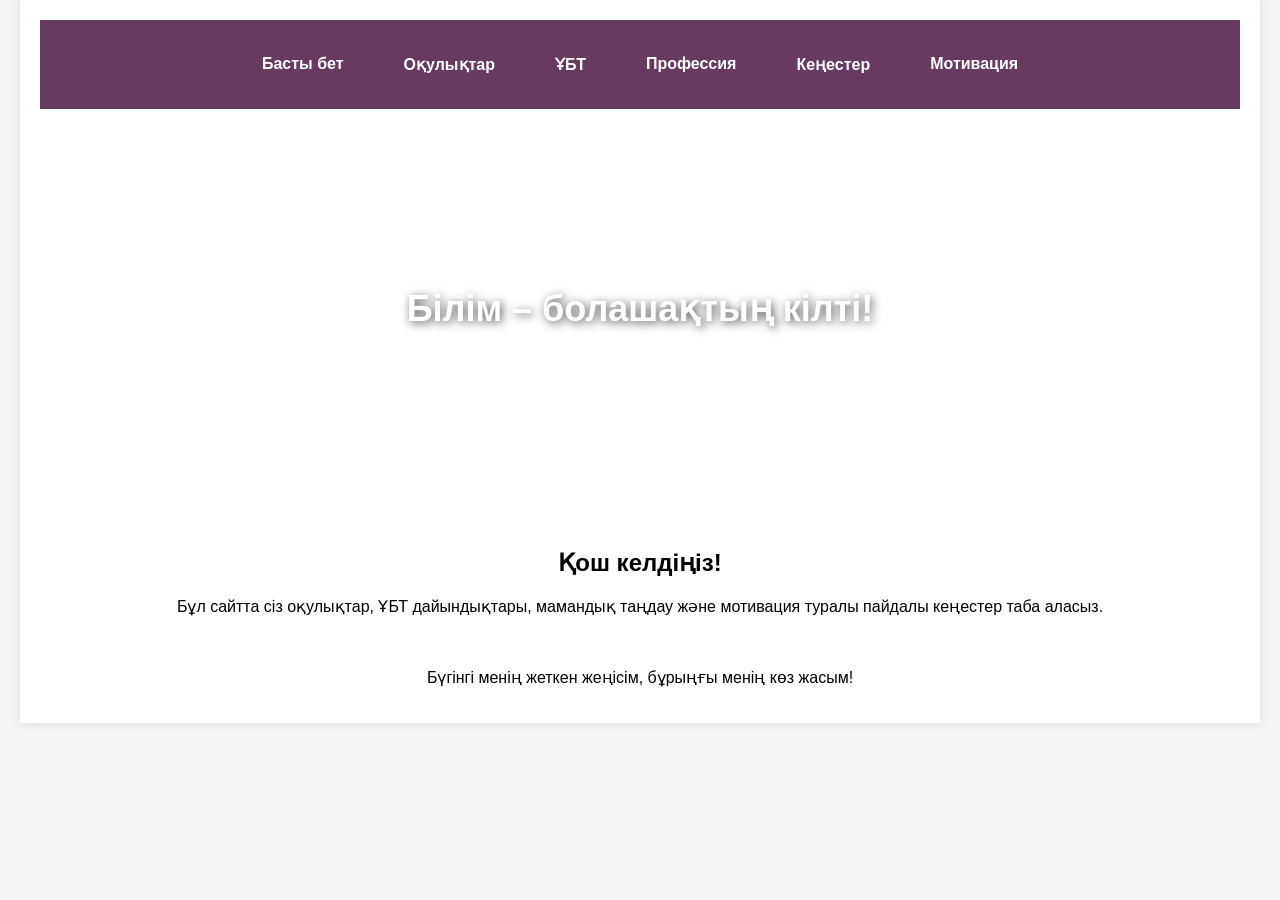
==== bilimgo.html @ a2addfb3 "Add files via upload" ====
<!DOCTYPE html>
<html lang="kk">
<head>
    <meta charset="UTF-8">
    <meta name="viewport" content="width=device-width, initial-scale=1.0">
    <title>Менің сайтым</title>
    <link rel="stylesheet" href="style.css">
    <style>
        body {
            font-family: Arial, sans-serif;
            margin: 0;
            padding: 0;
            background-color: #f4f4f4;
            display: flex;
            flex-direction: column;
            align-items: center;
        }

        .container {
            max-width: 1200px;
            width: 100%;
            background: #fff;
            padding: 20px;
            box-shadow: 0 0 10px rgba(0, 0, 0, 0.1);
            text-align: center;
        }

        .menu {
            background: #693a5f;
            display: flex;
            justify-content: center;
            padding: 10px 0;
        }

        .menu ul {
            list-style: none;
            padding: 0;
            margin: 0;
            display: flex;
        }

        .menu ul li {
            position: relative;
            padding: 15px 20px;
        }

        .menu ul li a {
            color: white;
            text-decoration: none;
            font-weight: bold;
            padding: 10px;
            display: block;
        }

        .menu ul li a:hover {
            text-decoration: underline;
            background:rgba(255, 255, 255, 0.2);
            border-radius: 5px;
        }

        .banner {
            width: 100%;
            height: 400px;
            background: url('https://i.pinimg.com/736x/5a/6a/ae/5a6aaec06caccc1ec759837b53ec4c90.jpg') no-repeat center center/cover;
            display: flex;
            align-items: center;
            justify-content: center;
            color: white;
            font-size: 36px;
            font-weight: bold;
            text-shadow: 2px 2px 10px rgba(0, 0, 0, 0.7);
        }

        .content {
            display: none;
            padding: 20px;
        }
    </style>
</head>
<body>
    <div class="container">
        <nav class="menu">
            <ul>
                <li><a href="#" onclick="showContent('home')">Басты бет</a></li>
                <li><a href="https://okulyk.kz/">Оқулықтар</a></li>
                <li><a href="#">ҰБТ</a></li>
                <li><a href="#">Профессия</a></li>
                <li><a href="#">Кеңестер</a></li>
                <li><a href="#">Мотивация</a></li>
            </ul>
        </nav>

        <div class="banner">Білім – болашақтың кілті!</div>

        <section id="home" class="content" style="display: block;">
            <h1>Қош келдіңіз!</h1>
            <p>Бұл сайтта сіз оқулықтар, ҰБТ дайындықтары, мамандық таңдау және мотивация туралы пайдалы кеңестер таба аласыз.</p>
        </section>
        <footer class="quote-block">
            <p>Бүгінгі менің жеткен жеңісім, бұрыңғы менің көз жасым!</p>
        </footer>
    </div>

    <script>
        function showContent(sectionId) {
            document.querySelectorAll('.content').forEach(section => {
                section.style.display = 'none';
            });
            document.getElementById(sectionId).style.display = 'block';
        }
    </script>
</body>
</html>
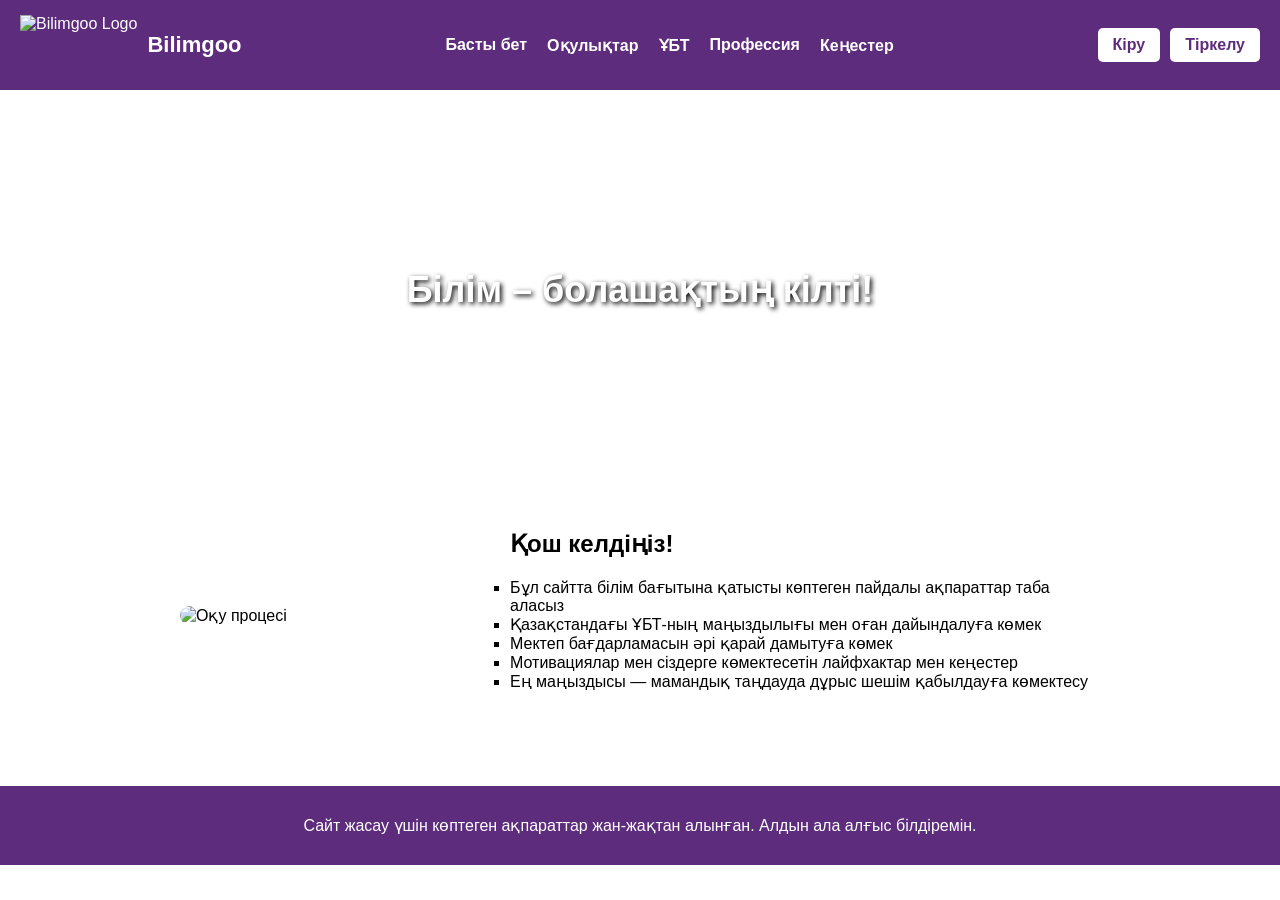
==== commit 411f7669: "Add files via upload" ====
--- a/bilimgo.html
+++ b/bilimgo.html
@@ -1,113 +1,279 @@
 <!DOCTYPE html>
 <html lang="kk">
 <head>
-    <meta charset="UTF-8">
-    <meta name="viewport" content="width=device-width, initial-scale=1.0">
-    <title>Менің сайтым</title>
-    <link rel="stylesheet" href="style.css">
-    <style>
-        body {
-            font-family: Arial, sans-serif;
-            margin: 0;
-            padding: 0;
-            background-color: #f4f4f4;
-            display: flex;
-            flex-direction: column;
-            align-items: center;
-        }
-
-        .container {
-            max-width: 1200px;
-            width: 100%;
-            background: #fff;
-            padding: 20px;
-            box-shadow: 0 0 10px rgba(0, 0, 0, 0.1);
-            text-align: center;
-        }
-
-        .menu {
-            background: #693a5f;
-            display: flex;
-            justify-content: center;
-            padding: 10px 0;
-        }
-
-        .menu ul {
-            list-style: none;
-            padding: 0;
-            margin: 0;
-            display: flex;
-        }
-
-        .menu ul li {
-            position: relative;
-            padding: 15px 20px;
-        }
-
-        .menu ul li a {
-            color: white;
-            text-decoration: none;
-            font-weight: bold;
-            padding: 10px;
-            display: block;
-        }
-
-        .menu ul li a:hover {
-            text-decoration: underline;
-            background:rgba(255, 255, 255, 0.2);
-            border-radius: 5px;
-        }
-
-        .banner {
-            width: 100%;
-            height: 400px;
-            background: url('https://i.pinimg.com/736x/5a/6a/ae/5a6aaec06caccc1ec759837b53ec4c90.jpg') no-repeat center center/cover;
-            display: flex;
-            align-items: center;
-            justify-content: center;
-            color: white;
-            font-size: 36px;
-            font-weight: bold;
-            text-shadow: 2px 2px 10px rgba(0, 0, 0, 0.7);
-        }
-
-        .content {
-            display: none;
-            padding: 20px;
-        }
-    </style>
+  <meta charset="UTF-8" />
+  <meta name="viewport" content="width=device-width, initial-scale=1.0" />
+  <title>Bilimgoo</title>
+  <style>
+  @keyframes fadeIn {
+    from { opacity: 0; }
+    to { opacity: 1; }
+  }
+
+  @keyframes slideUp {
+    from { transform: translateY(30px); opacity: 0; }
+    to { transform: translateY(0); opacity: 1; }
+  }
+
+  .banner {
+    animation: fadeIn 3s ease-in-out;
+  }
+
+  .content {
+    animation: slideUp 2s ease-out;
+  }
+
+  nav ul.show li {
+    animation: fadeIn 1s ease forwards;
+  }
+
+  .auth-buttons a {
+    transition: transform 0.5s ease, background-color 0.5s ease;
+  }
+
+  .auth-buttons a:hover {
+    background-color: #e2c6f0;
+    transform: scale(1.05);
+  }
+
+  nav ul li a {
+    transition: color 0.3s ease;
+  }
+
+  nav ul li a:hover {
+    color: #ffe2ff;
+  }
+    * {
+      margin: 0;
+      padding: 0;
+      box-sizing: border-box;
+    }
+
+    body {
+      font-family: 'Segoe UI', sans-serif;
+      background-image: url('phonbil.jpeg');
+      background-size: cover;
+      background-repeat: no-repeat;
+      background-attachment: fixed;
+      background-position: center;
+    }
+
+    header {
+      background-color: #5e2c7c;
+      color: white;
+      padding: 15px 20px;
+      display: flex;
+      align-items: center;
+      justify-content: space-between;
+      position: relative;
+    }
+
+    .logo {
+      display: flex;
+      align-items: center;
+    }
+
+    .logo img {
+      height: 60px;
+      margin-right: 10px;
+    }
+
+    .logo h1 {
+      font-size: 22px;
+      font-weight: bold;
+      color: white;
+    }
+
+    nav ul {
+      list-style: none;
+      display: flex;
+      gap: 20px;
+    }
+
+    nav ul li a {
+      color: white;
+      text-decoration: none;
+      font-weight: 600;
+    }
+
+    nav ul li a:hover {
+      text-decoration: underline;
+    }
+
+    .auth-buttons {
+      display: flex;
+      gap: 10px;
+    }
+
+    .auth-buttons a {
+      background-color: white;
+      color: #5e2c7c;
+      padding: 8px 15px;
+      border-radius: 5px;
+      font-weight: bold;
+      text-decoration: none;
+    }
+
+    .auth-buttons a:hover {
+      background-color: #ddd;
+    }
+
+    /* Гамбургер батырмасы */
+    #menu-toggle {
+      display: none;
+      font-size: 28px;
+      background: none;
+      border: none;
+      color: white;
+      cursor: pointer;
+    }
+
+    @media (max-width: 768px) {
+      nav ul {
+        display: none;
+        flex-direction: column;
+        width: 100%;
+        background-color: #5e2c7c;
+        position: absolute;
+        top: 70px;
+        left: 0;
+        padding: 10px 0;
+        border-radius: 0 0 10px 10px;
+        z-index: 1000;
+      }
+
+      nav ul.show {
+        display: flex;
+      }
+
+      #menu-toggle {
+        display: block;
+      }
+
+      .auth-buttons {
+        display: none;
+      }
+    }
+
+    .banner {
+      background: url('https://cdn.pixabay.com/photo/2016/11/29/04/00/children-1869265_1280.jpg') no-repeat center center/cover;
+      height: 400px;
+      display: flex;
+      justify-content: center;
+      align-items: center;
+      color: white;
+      font-size: 36px;
+      font-weight: bold;
+      text-shadow: 2px 2px 5px #000;
+      text-align: center;
+    }
+
+    .content {
+      padding: 40px;
+      display: flex;
+      align-items: center;
+      gap: 30px;
+      background-color: rgba(255, 255, 255, 0.9);
+      max-width: 1000px;
+      margin: 0 auto;
+      border-radius: 10px;
+      flex-wrap: wrap;
+    }
+
+    .content img {
+      width: 300px;
+      border-radius: 10px;
+    }
+
+    .content-text {
+      flex: 1;
+      min-width: 250px;
+    }
+
+    .content h2 {
+      margin-bottom: 20px;
+    }
+
+    .content ul {
+      list-style-type: square;
+      text-align: left;
+      margin-bottom: 10px;
+    }
+
+    footer {
+      background-color: #5e2c7c;
+      color: white;
+      text-align: center;
+      padding: 30px;
+      margin-top: 45px;
+    }
+
+    footer a {
+      color: #f7d5ff;
+      text-decoration: none;
+    }
+
+    footer a:hover {
+      text-decoration: underline;
+    }
+  </style>
 </head>
 <body>
-    <div class="container">
-        <nav class="menu">
-            <ul>
-                <li><a href="#" onclick="showContent('home')">Басты бет</a></li>
-                <li><a href="https://okulyk.kz/">Оқулықтар</a></li>
-                <li><a href="#">ҰБТ</a></li>
-                <li><a href="#">Профессия</a></li>
-                <li><a href="#">Кеңестер</a></li>
-                <li><a href="#">Мотивация</a></li>
-            </ul>
-        </nav>
-
-        <div class="banner">Білім – болашақтың кілті!</div>
-
-        <section id="home" class="content" style="display: block;">
-            <h1>Қош келдіңіз!</h1>
-            <p>Бұл сайтта сіз оқулықтар, ҰБТ дайындықтары, мамандық таңдау және мотивация туралы пайдалы кеңестер таба аласыз.</p>
-        </section>
-        <footer class="quote-block">
-            <p>Бүгінгі менің жеткен жеңісім, бұрыңғы менің көз жасым!</p>
-        </footer>
-    </div>
-
-    <script>
-        function showContent(sectionId) {
-            document.querySelectorAll('.content').forEach(section => {
-                section.style.display = 'none';
-            });
-            document.getElementById(sectionId).style.display = 'block';
-        }
-    </script>
+
+<header>
+  <div class="logo">
+    <img src="log1.jpg" alt="Bilimgoo Logo" />
+    <h1>Bilimgoo</h1>
+  </div>
+  
+  <button id="menu-toggle" aria-label="Менюны ашу/жабу">&#9776;</button>
+
+  <nav>
+    <ul id="menu">
+      <li><a href="bilimgo.html">Басты бет</a></li>
+      <li><a href="окулыктар.html">Оқулықтар</a></li>
+      <li><a href="убт.html">ҰБТ</a></li>
+      <li><a href="#">Профессия</a></li>
+      <li><a href="#">Кеңестер</a></li>
+    </ul>
+  </nav>
+
+  <div class="auth-buttons">
+    <a href="#">Кіру</a>
+    <a href="#">Тіркелу</a>
+  </div>
+</header>
+
+<div class="banner">
+  Білім – болашақтың кілті!
+</div>
+
+<div class="content">
+  <img src="cat.jpg" alt="Оқу процесі" />
+  <div class="content-text">
+    <h2>Қош келдіңіз!</h2>
+    <ul>
+      <li>Бұл сайтта білім бағытына қатысты көптеген пайдалы ақпараттар таба аласыз</li>
+      <li>Қазақстандағы ҰБТ-ның маңыздылығы мен оған дайындалуға көмек</li>
+      <li>Мектеп бағдарламасын әрі қарай дамытуға көмек</li>
+      <li>Мотивациялар мен сіздерге көмектесетін лайфхактар мен кеңестер</li>
+      <li>Ең маңыздысы — мамандық таңдауда дұрыс шешім қабылдауға көмектесу</li>
+    </ul>
+  </div>
+</div>
+
+<footer>
+  Сайт жасау үшін көптеген ақпараттар жан-жақтан алынған. Алдын ала алғыс білдіремін.
+</footer>
+
+<script>
+  const menuToggle = document.getElementById('menu-toggle');
+  const menu = document.getElementById('menu');
+
+  menuToggle.addEventListener('click', () => {
+    menu.classList.toggle('show');
+  });
+</script>
+
 </body>
 </html>
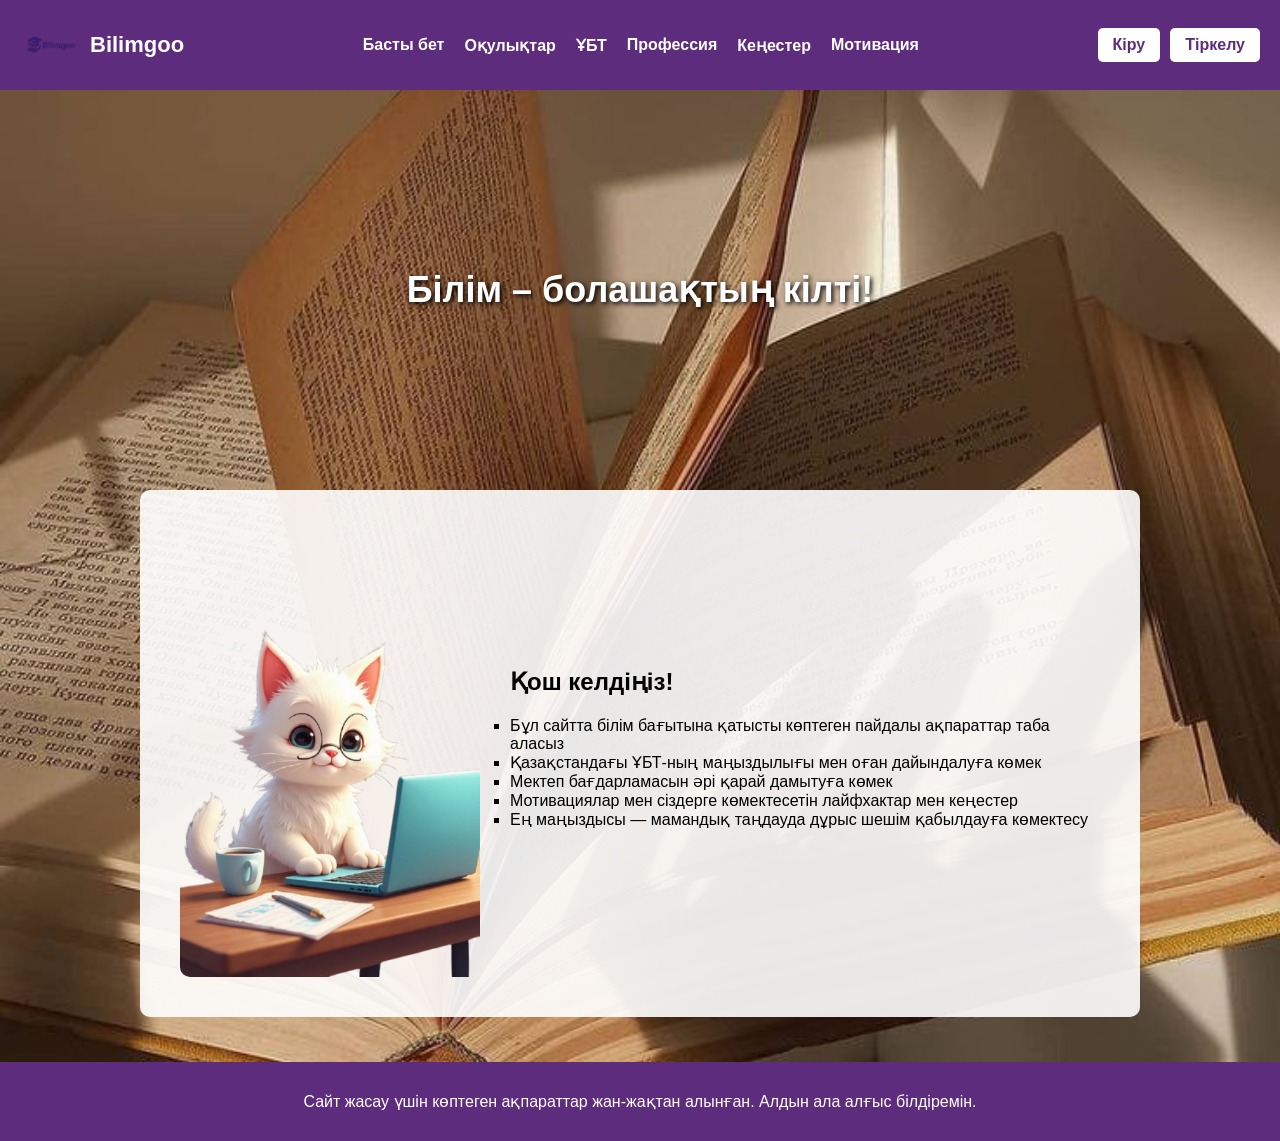
==== commit 412195f1: "Add files via upload" ====
--- a/bilimgo.html
+++ b/bilimgo.html
@@ -231,10 +231,11 @@
   <nav>
     <ul id="menu">
       <li><a href="bilimgo.html">Басты бет</a></li>
-      <li><a href="окулыктар.html">Оқулықтар</a></li>
-      <li><a href="убт.html">ҰБТ</a></li>
-      <li><a href="#">Профессия</a></li>
+      <li><a href="okuluk.html">Оқулықтар</a></li>
+      <li><a href="ubt.html">ҰБТ</a></li>
+      <li><a href="professia.html">Профессия</a></li>
       <li><a href="#">Кеңестер</a></li>
+       <li><a href="#">Мотивация</a></li>
     </ul>
   </nav>
 
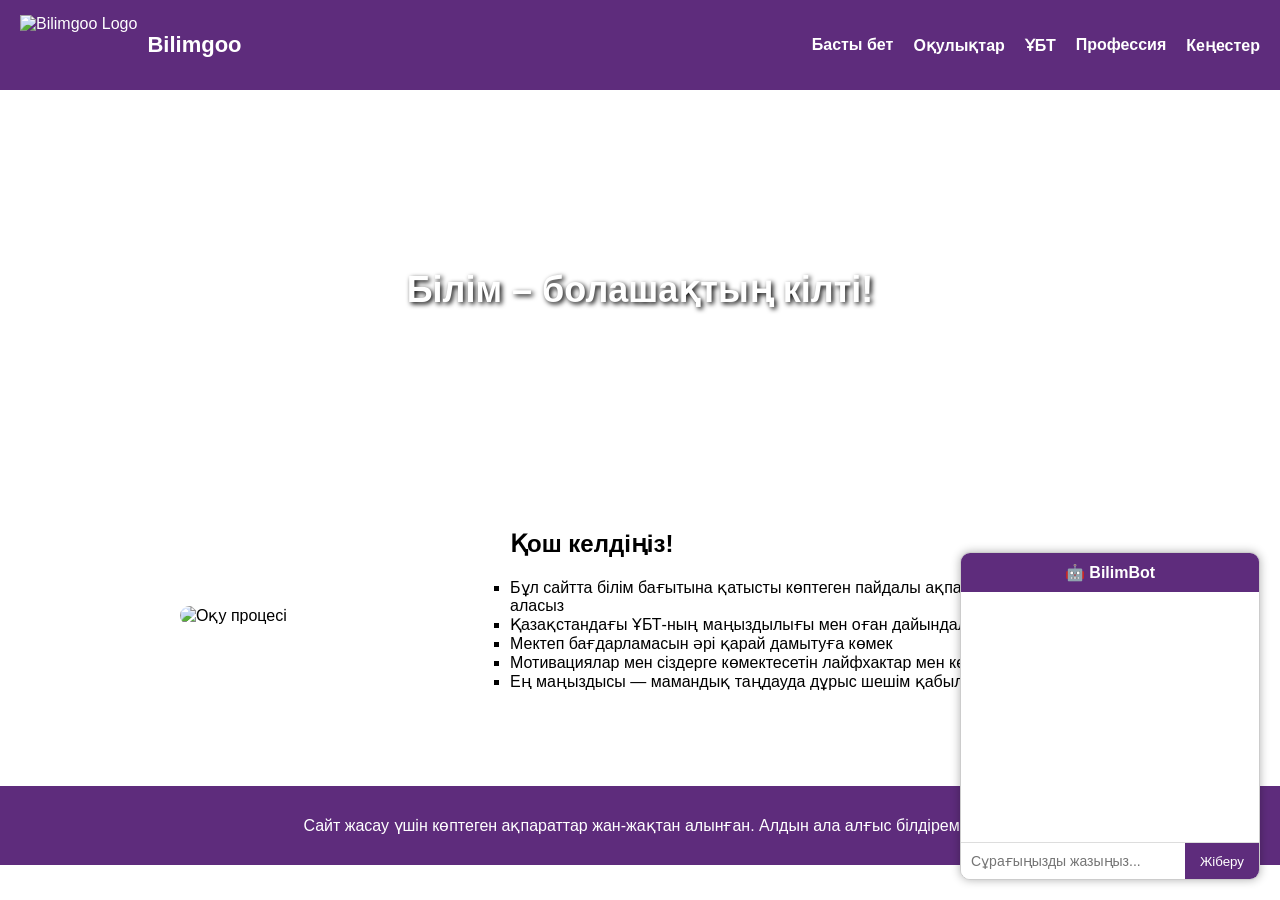
==== commit b776d6f9: "Add files via upload" ====
--- a/bilimgo.html
+++ b/bilimgo.html
@@ -51,7 +51,7 @@
 
     body {
       font-family: 'Segoe UI', sans-serif;
-      background-image: url('phonbil.jpeg');
+      background-image: url('/image/phonbil.jpeg');
       background-size: cover;
       background-repeat: no-repeat;
       background-attachment: fixed;
@@ -216,13 +216,65 @@
     footer a:hover {
       text-decoration: underline;
     }
+.chat-container {
+  position: fixed;
+  bottom: 20px;
+  right: 20px;
+  width: 300px;
+  border: 1px solid #ccc;
+  border-radius: 10px;
+  overflow: hidden;
+  background-color: white;
+  box-shadow: 0 0 10px rgba(0,0,0,0.3);
+  font-family: 'Segoe UI', sans-serif;
+  z-index: 10000;
+}
+
+.chat-header {
+  background-color: #5e2c7c;
+  color: white;
+  padding: 10px;
+  font-weight: bold;
+  text-align: center;
+}
+
+.chat-box {
+  height: 250px;
+  padding: 10px;
+  overflow-y: auto;
+  font-size: 14px;
+}
+
+.chat-input-area {
+  display: flex;
+  border-top: 1px solid #ddd;
+}
+
+.chat-input-area input {
+  flex: 1;
+  border: none;
+  padding: 10px;
+  font-size: 14px;
+}
+
+.chat-input-area button {
+  background-color: #5e2c7c;
+  color: white;
+  border: none;
+  padding: 10px 15px;
+  cursor: pointer;
+}
+
+.chat-box p {
+  margin: 5px 0;
+}
   </style>
 </head>
 <body>
 
 <header>
   <div class="logo">
-    <img src="log1.jpg" alt="Bilimgoo Logo" />
+    <img src="/image/log1.jpg" alt="Bilimgoo Logo" />
     <h1>Bilimgoo</h1>
   </div>
   
@@ -234,15 +286,11 @@
       <li><a href="okuluk.html">Оқулықтар</a></li>
       <li><a href="ubt.html">ҰБТ</a></li>
       <li><a href="professia.html">Профессия</a></li>
-      <li><a href="#">Кеңестер</a></li>
-       <li><a href="#">Мотивация</a></li>
+      <li><a href="kenes.html">Кеңестер</a></li>
     </ul>
   </nav>
 
-  <div class="auth-buttons">
-    <a href="#">Кіру</a>
-    <a href="#">Тіркелу</a>
-  </div>
+
 </header>
 
 <div class="banner">
@@ -250,7 +298,7 @@
 </div>
 
 <div class="content">
-  <img src="cat.jpg" alt="Оқу процесі" />
+  <img src="/image/cat.jpg" alt="Оқу процесі" />
   <div class="content-text">
     <h2>Қош келдіңіз!</h2>
     <ul>
@@ -266,6 +314,14 @@
 <footer>
   Сайт жасау үшін көптеген ақпараттар жан-жақтан алынған. Алдын ала алғыс білдіремін.
 </footer>
+<div class="chat-container">
+  <div class="chat-header">🤖 BilimBot</div>
+  <div class="chat-box" id="chat-box"></div>
+  <div class="chat-input-area">
+    <input type="text" id="user-input" placeholder="Сұрағыңызды жазыңыз..." />
+    <button onclick="sendMessage()">Жіберу</button>
+  </div>
+</div>
 
 <script>
   const menuToggle = document.getElementById('menu-toggle');
@@ -274,7 +330,37 @@
   menuToggle.addEventListener('click', () => {
     menu.classList.toggle('show');
   });
+
+function sendMessage() {
+  const input = document.getElementById("user-input");
+  const chatBox = document.getElementById("chat-box");
+  const userText = input.value.trim();
+
+  if (userText === "") return;
+
+  chatBox.innerHTML += `<p><strong>Сіз:</strong> ${userText}</p>`;
+  input.value = "";
+
+  setTimeout(() => {
+    let botReply = getBotReply(userText.toLowerCase());
+    chatBox.innerHTML += `<p><strong>BilimBot:</strong> ${botReply}</p>`;
+    chatBox.scrollTop = chatBox.scrollHeight;
+  }, 500);
+}
+
+function getBotReply(message) {
+  if (message.includes("ұбт")) {
+    return "ҰБТ-ға дайындалу үшін bilimgoo.kz сайтындағы ҰБТ бөліміне кіріңіз!";
+  } else if (message.includes("мамандық")) {
+    return "Саған қандай пән ұнайтынын айтшы – мен мамандық ұсынамын!";
+  } else if (message.includes("сәлем") || message.includes("привет")) {
+    return "Сәлем! Мен BilimBot. Сұрағыңызды жазыңыз 🙂";
+  } else if (message.includes("қиын")) {
+    return "Қандай пән қиын екенін нақтыласаңыз, мен сізге көмектесемін!";
+  } else {
+    return "Кешіріңіз, бұл сұраққа жауап бере алмаймын. Басқа сұрақ қойып көріңіз.";
+  }
+}
 </script>
-
 </body>
 </html>
